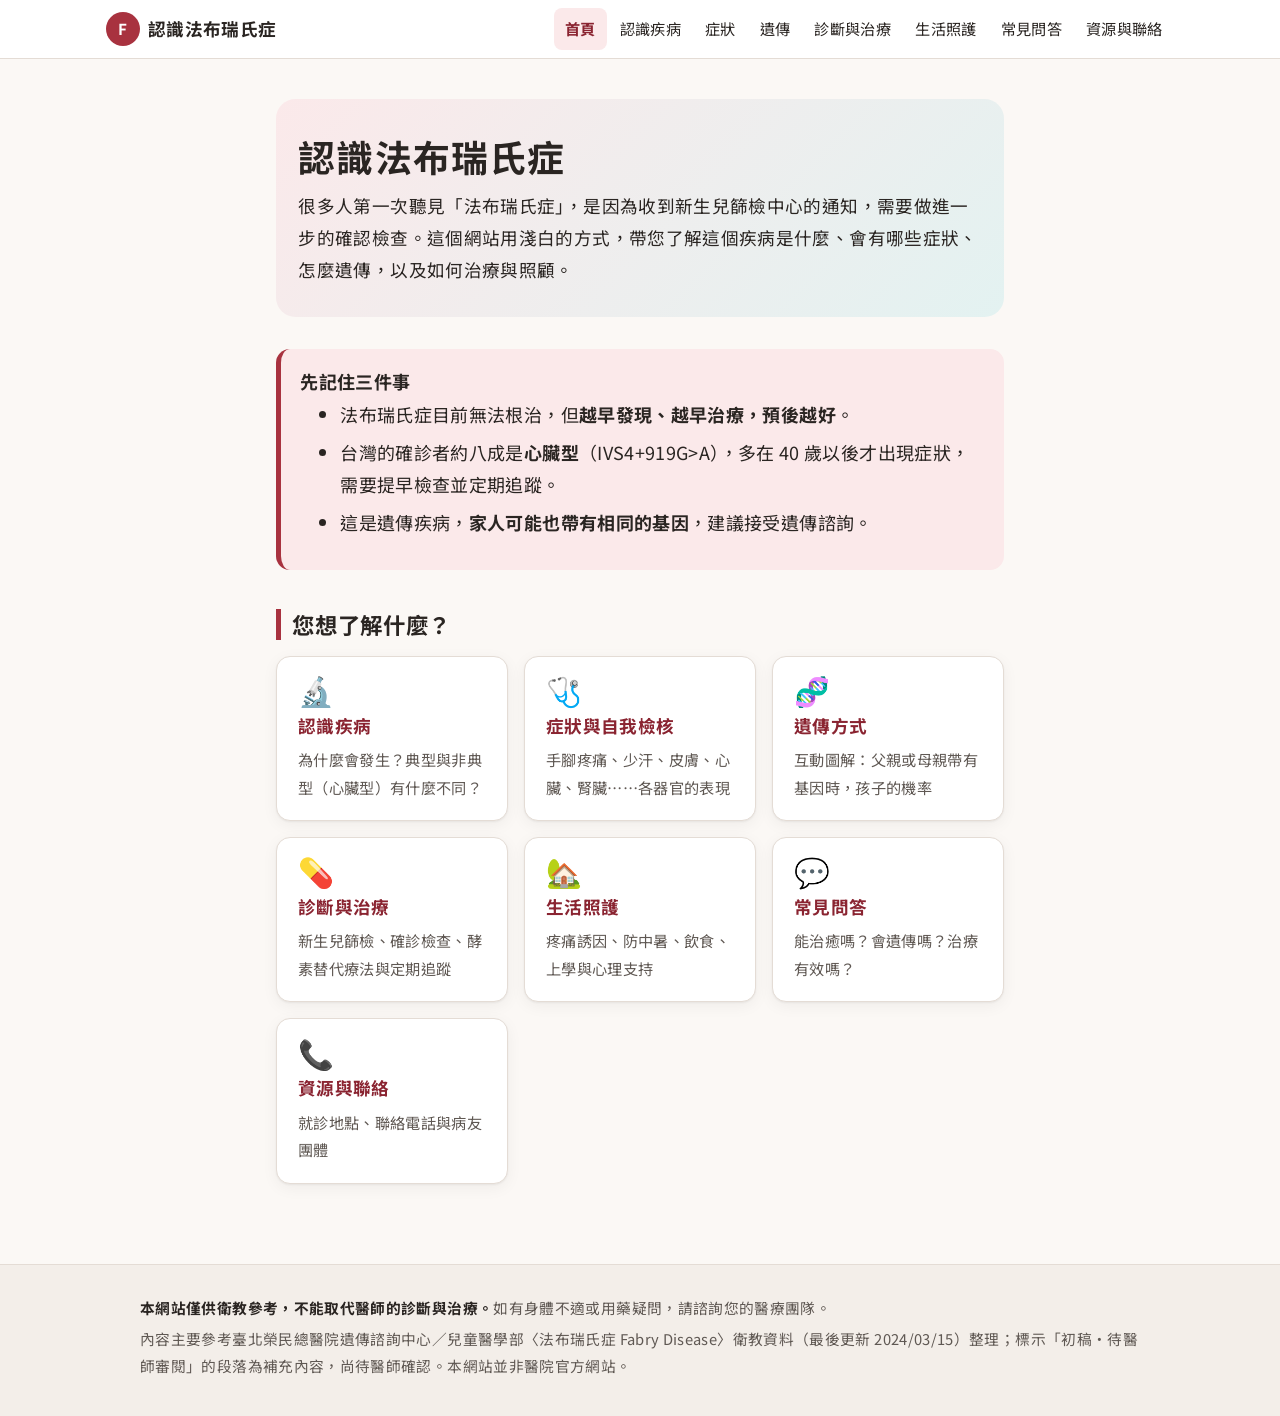
==== index.html @ 74040f09 "Add Fabry disease patient education website Static HTML/CSS/JS site for patients and families, based" ====
<!doctype html>
<html lang="zh-Hant-TW">
<head>
<meta charset="utf-8">
<meta name="viewport" content="width=device-width, initial-scale=1">
<title>認識法布瑞氏症</title>
<meta name="description" content="以淺白方式介紹法布瑞氏症：成因、症狀、遺傳方式、診斷治療與生活照護，給病人與家屬的衛教網站。">
<link rel="preconnect" href="https://fonts.googleapis.com">
<link rel="preconnect" href="https://fonts.gstatic.com" crossorigin>
<link rel="stylesheet" href="https://fonts.googleapis.com/css2?family=Noto+Sans+TC:wght@400;500;700&display=swap">
<link rel="stylesheet" href="assets/css/style.css">
<link rel="icon" href="assets/img/favicon.svg" type="image/svg+xml">
<script src="assets/js/main.js" defer></script>
</head>
<body>
<a class="skip-link" href="#main">跳至主要內容</a>
<header class="site-header">
  <div class="header-inner">
    <a class="brand" href="index.html"><span class="brand-mark" aria-hidden="true">F</span>認識法布瑞氏症</a>
    <button class="nav-toggle" type="button" aria-expanded="false" aria-controls="site-nav">☰ 選單</button>
    <nav id="site-nav" class="site-nav" aria-label="主選單">
      <ul>
        <li><a href="index.html" aria-current="page">首頁</a></li>
        <li><a href="about.html">認識疾病</a></li>
        <li><a href="symptoms.html">症狀</a></li>
        <li><a href="genetics.html">遺傳</a></li>
        <li><a href="diagnosis-treatment.html">診斷與治療</a></li>
        <li><a href="daily-life.html">生活照護</a></li>
        <li><a href="faq.html">常見問答</a></li>
        <li><a href="resources.html">資源與聯絡</a></li>
      </ul>
    </nav>
  </div>
</header>
<main id="main">
<section class="hero">
  <h1>認識法布瑞氏症</h1>
  <p>很多人第一次聽見「法布瑞氏症」，是因為收到新生兒篩檢中心的通知，需要做進一步的確認檢查。這個網站用淺白的方式，帶您了解這個疾病是什麼、會有哪些症狀、怎麼遺傳，以及如何治療與照顧。</p>
</section>

<div class="callout info">
  <strong>先記住三件事</strong>
  <ul>
    <li>法布瑞氏症目前無法根治，但<strong>越早發現、越早治療，預後越好</strong>。</li>
    <li>台灣的確診者約八成是<strong>心臟型</strong>（IVS4+919G&gt;A），多在 40 歲以後才出現症狀，需要提早檢查並定期追蹤。</li>
    <li>這是遺傳疾病，<strong>家人可能也帶有相同的基因</strong>，建議接受遺傳諮詢。</li>
  </ul>
</div>

<h2>您想了解什麼？</h2>
<ul class="card-grid">
  <li><a class="card nav-card" href="about.html"><span class="icon" aria-hidden="true">🔬</span><strong>認識疾病</strong><span class="desc">為什麼會發生？典型與非典型（心臟型）有什麼不同？</span></a></li>
  <li><a class="card nav-card" href="symptoms.html"><span class="icon" aria-hidden="true">🩺</span><strong>症狀與自我檢核</strong><span class="desc">手腳疼痛、少汗、皮膚、心臟、腎臟……各器官的表現</span></a></li>
  <li><a class="card nav-card" href="genetics.html"><span class="icon" aria-hidden="true">🧬</span><strong>遺傳方式</strong><span class="desc">互動圖解：父親或母親帶有基因時，孩子的機率</span></a></li>
  <li><a class="card nav-card" href="diagnosis-treatment.html"><span class="icon" aria-hidden="true">💊</span><strong>診斷與治療</strong><span class="desc">新生兒篩檢、確診檢查、酵素替代療法與定期追蹤</span></a></li>
  <li><a class="card nav-card" href="daily-life.html"><span class="icon" aria-hidden="true">🏡</span><strong>生活照護</strong><span class="desc">疼痛誘因、防中暑、飲食、上學與心理支持</span></a></li>
  <li><a class="card nav-card" href="faq.html"><span class="icon" aria-hidden="true">💬</span><strong>常見問答</strong><span class="desc">能治癒嗎？會遺傳嗎？治療有效嗎？</span></a></li>
  <li><a class="card nav-card" href="resources.html"><span class="icon" aria-hidden="true">📞</span><strong>資源與聯絡</strong><span class="desc">就診地點、聯絡電話與病友團體</span></a></li>
</ul>

</main>
<footer class="site-footer">
  <div class="footer-inner">
    <p><strong>本網站僅供衛教參考，不能取代醫師的診斷與治療。</strong>如有身體不適或用藥疑問，請諮詢您的醫療團隊。</p>
    <p>內容主要參考臺北榮民總醫院遺傳諮詢中心／兒童醫學部〈法布瑞氏症 Fabry Disease〉衛教資料（最後更新 2024/03/15）整理；標示「初稿・待醫師審閱」的段落為補充內容，尚待醫師確認。本網站並非醫院官方網站。</p>
  </div>
</footer>
</body>
</html>
---- assets/css/style.css ----
/* =========================================================
   法布瑞氏症衛教網站 — 共用樣式
   ========================================================= */

:root {
  --bg: #fbf8f5;
  --surface: #ffffff;
  --surface-2: #f3eee9;
  --text: #2a2522;
  --text-muted: #5f5853;
  --border: #e4dcd5;
  --primary: #a8323f;        /* 北榮衛教手冊的紅色系 */
  --primary-strong: #8a2431;
  --primary-soft: #fbe9ea;
  --accent: #0f6e6e;
  --accent-soft: #e3f2f1;
  --warn-bg: #fff6e0;
  --warn-border: #e0b44a;
  --draft-bg: #eef2ff;
  --draft-text: #3b3f8f;
  --shadow: 0 1px 2px rgb(0 0 0 / .05), 0 4px 16px rgb(0 0 0 / .05);
  --radius: 14px;
  --max: 760px;
  --font: "Noto Sans TC", "PingFang TC", "Microsoft JhengHei", system-ui, sans-serif;
  color-scheme: light;
}

@media (prefers-color-scheme: dark) {
  :root:not([data-theme="light"]) {
    --bg: #1b1817;
    --surface: #242120;
    --surface-2: #2d2928;
    --text: #efe9e5;
    --text-muted: #b8afa9;
    --border: #3d3734;
    --primary: #f08a95;
    --primary-strong: #f6a8b0;
    --primary-soft: #3a2427;
    --accent: #6fcfc6;
    --accent-soft: #1d3332;
    --warn-bg: #352c16;
    --warn-border: #a2832e;
    --draft-bg: #262a45;
    --draft-text: #b8bdf5;
    --shadow: 0 1px 2px rgb(0 0 0 / .3), 0 4px 16px rgb(0 0 0 / .25);
    color-scheme: dark;
  }
}

*, *::before, *::after { box-sizing: border-box; }

html { -webkit-text-size-adjust: 100%; scroll-padding-top: 80px; }

body {
  margin: 0;
  background: var(--bg);
  color: var(--text);
  font-family: var(--font);
  font-size: 18px;
  line-height: 1.8;
  letter-spacing: .02em;
}

img, svg { max-width: 100%; height: auto; }

a { color: var(--primary); text-underline-offset: 3px; }
a:hover { color: var(--primary-strong); }

:focus-visible { outline: 3px solid var(--accent); outline-offset: 2px; border-radius: 4px; }

h1, h2, h3 { line-height: 1.4; letter-spacing: .03em; }
h1 { font-size: clamp(1.7rem, 5vw, 2.3rem); margin: 0 0 .5rem; }
h2 { font-size: 1.4rem; margin: 2.4rem 0 .8rem; padding-left: .7rem; border-left: 5px solid var(--primary); }
h3 { font-size: 1.15rem; margin: 1.6rem 0 .5rem; color: var(--primary-strong); }

p, ul, ol { margin: 0 0 1rem; }
li { margin-bottom: .35rem; }

.skip-link {
  position: absolute; left: -9999px; top: 0;
  background: var(--primary); color: #fff; padding: .6rem 1rem; z-index: 100;
}
.skip-link:focus { left: 1rem; top: 1rem; color: #fff; }

/* ---------- Header / nav ---------- */
.site-header {
  position: sticky; top: 0; z-index: 50;
  background: var(--surface);
  border-bottom: 1px solid var(--border);
}
.header-inner {
  max-width: 1100px; margin: 0 auto; padding: .5rem 16px;
  display: flex; align-items: center; justify-content: space-between; gap: 1rem;
}
.brand {
  display: flex; align-items: center; gap: .5rem;
  font-weight: 700; font-size: 1.1rem; color: var(--text); text-decoration: none;
}
.brand-mark {
  width: 34px; height: 34px; border-radius: 50%;
  background: var(--primary); color: #fff;
  display: grid; place-items: center; font-size: .95rem;
}
.nav-toggle {
  display: none;
  min-height: 44px; padding: 0 .9rem;
  border: 1px solid var(--border); border-radius: 10px;
  background: var(--surface); color: var(--text); font: inherit; font-size: 1rem;
}
.site-nav ul { list-style: none; margin: 0; padding: 0; display: flex; flex-wrap: wrap; gap: .1rem; }
.site-nav li { margin: 0; }
.site-nav a {
  display: block; padding: .45rem .7rem; border-radius: 8px;
  color: var(--text); text-decoration: none; font-size: .95rem;
}
.site-nav a:hover { background: var(--surface-2); }
.site-nav a[aria-current="page"] { background: var(--primary-soft); color: var(--primary-strong); font-weight: 700; }

@media (max-width: 960px) {
  .nav-toggle { display: inline-flex; align-items: center; gap: .4rem; }
  .site-nav { display: none; width: 100%; }
  .site-nav.is-open { display: block; }
  .header-inner { flex-wrap: wrap; }
  .site-nav ul { flex-direction: column; padding-bottom: .6rem; }
  .site-nav a { padding: .7rem .8rem; font-size: 1.05rem; }
}

/* ---------- Layout ---------- */
main { max-width: var(--max); margin: 0 auto; padding: 1.5rem 16px 3rem; }
main.wide { max-width: 1000px; }

.page-intro { margin: 1rem 0 1.5rem; }
.page-intro .lead { font-size: 1.1rem; color: var(--text-muted); }

.key-points {
  background: var(--accent-soft); border-radius: var(--radius);
  padding: 1rem 1.2rem; margin: 1rem 0 2rem;
}
.key-points strong.label { display: block; color: var(--accent); margin-bottom: .3rem; }
.key-points ul { margin: 0; padding-left: 1.2rem; }

.card {
  background: var(--surface); border: 1px solid var(--border);
  border-radius: var(--radius); padding: 1.2rem 1.3rem; box-shadow: var(--shadow);
}

.callout {
  border-radius: var(--radius); padding: 1rem 1.2rem; margin: 1.2rem 0;
  background: var(--warn-bg); border-left: 5px solid var(--warn-border);
}
.callout.info { background: var(--primary-soft); border-left-color: var(--primary); }

/* ---------- Source / review labels ---------- */
section[data-source] { position: relative; }
.source-tag {
  display: inline-block; font-size: .78rem; line-height: 1.4;
  padding: .15rem .55rem; border-radius: 999px; margin: 0 0 .4rem;
  background: var(--surface-2); color: var(--text-muted); font-weight: 500;
}
section.needs-review {
  background: var(--draft-bg); border-radius: var(--radius);
  padding: .2rem 1.1rem 1rem; margin: 1.5rem 0;
}
section.needs-review > .source-tag { background: var(--draft-text); color: var(--draft-bg); margin-top: .9rem; }
section.needs-review h2 { margin-top: .6rem; }

/* ---------- Home ---------- */
.hero {
  background: linear-gradient(135deg, var(--primary-soft), var(--accent-soft));
  border-radius: calc(var(--radius) * 1.4);
  padding: 2rem 1.4rem; margin: 1rem 0 2rem;
}
.hero p { font-size: 1.1rem; margin-bottom: 0; }

.card-grid {
  display: grid; gap: 1rem;
  grid-template-columns: repeat(auto-fill, minmax(220px, 1fr));
  list-style: none; padding: 0; margin: 1rem 0 2rem;
}
.card-grid li { margin: 0; }
.nav-card {
  display: flex; flex-direction: column; gap: .3rem; height: 100%;
  text-decoration: none; color: var(--text);
  transition: transform .15s ease, border-color .15s ease;
}
.nav-card:hover { transform: translateY(-2px); border-color: var(--primary); color: var(--text); }
.nav-card .icon { font-size: 1.8rem; line-height: 1; }
.nav-card strong { font-size: 1.1rem; color: var(--primary-strong); }
.nav-card span.desc { color: var(--text-muted); font-size: .95rem; }

/* ---------- Tables ---------- */
.table-wrap { overflow-x: auto; margin: 1rem 0 1.5rem; border-radius: var(--radius); border: 1px solid var(--border); }
table { border-collapse: collapse; width: 100%; background: var(--surface); font-size: 1rem; }
th, td { padding: .7rem .9rem; text-align: left; vertical-align: top; border-bottom: 1px solid var(--border); }
thead th { background: var(--primary); color: #fff; }
tbody th { background: var(--surface-2); white-space: nowrap; }
tr:last-child th, tr:last-child td { border-bottom: 0; }

/* ---------- Mechanism flow (redrawn from VGHTPE chart) ---------- */
.flow {
  display: flex; flex-direction: column; align-items: center; gap: .25rem;
  list-style: none; padding: 0; margin: 1rem auto; max-width: 520px;
}
.flow li {
  margin: 0; width: 100%; background: var(--surface); border: 2px solid var(--primary);
  border-radius: 12px; padding: .5rem .8rem; font-weight: 500; text-align: center;
}
.flow li:last-child { background: var(--primary-soft); }
.flow li.flow-arrow { width: auto; border: 0; background: none; padding: 0; color: var(--primary); font-size: 1.3rem; line-height: 1.2; }

.organ-list {
  display: grid; gap: .6rem; list-style: none; padding: 0; margin: 1rem 0 1.5rem;
  grid-template-columns: repeat(auto-fill, minmax(260px, 1fr));
}
.organ-list li {
  margin: 0; display: grid; grid-template-columns: 2.4rem 1fr; gap: .2rem .6rem; align-items: start;
  background: var(--surface); border: 1px solid var(--border); border-radius: 12px; padding: .7rem .9rem;
}
.organ-list .o-icon { font-size: 1.5rem; line-height: 1.6; grid-row: span 2; }
.organ-list strong { color: var(--primary-strong); }
.organ-list span.o-desc { color: var(--text-muted); font-size: .97rem; }

/* ---------- Checklist ---------- */
.checklist fieldset { border: 0; padding: 0; margin: 0 0 1rem; }
.checklist legend { font-weight: 700; margin-bottom: .5rem; font-size: 1.05rem; }
.check-item {
  display: flex; gap: .7rem; align-items: flex-start;
  padding: .6rem .8rem; border-radius: 10px; cursor: pointer; min-height: 44px;
}
.check-item:hover { background: var(--surface-2); }
.check-item input { width: 1.3rem; height: 1.3rem; margin-top: .3rem; flex: 0 0 auto; accent-color: var(--primary); }
.check-actions { display: flex; flex-wrap: wrap; gap: .6rem; margin-top: .5rem; }

.btn {
  display: inline-flex; align-items: center; justify-content: center; gap: .4rem;
  min-height: 44px; padding: .4rem 1.2rem; border-radius: 999px;
  border: 2px solid var(--primary); background: var(--primary); color: #fff;
  font: inherit; font-size: 1rem; font-weight: 500; cursor: pointer; text-decoration: none;
}
.btn:hover { background: var(--primary-strong); border-color: var(--primary-strong); color: #fff; }
.btn.secondary { background: transparent; color: var(--primary); }
.btn.secondary:hover { background: var(--primary-soft); color: var(--primary-strong); }
.btn[aria-pressed="true"] { background: var(--primary); color: #fff; }

@media (prefers-color-scheme: dark) {
  :root:not([data-theme="light"]) .btn:not(.secondary),
  :root:not([data-theme="light"]) .btn[aria-pressed="true"],
  :root:not([data-theme="light"]) thead th { color: #1b1817; }
}

.result {
  margin-top: 1.2rem; padding: 1rem 1.2rem; border-radius: var(--radius);
  border-left: 5px solid var(--accent); background: var(--accent-soft);
}
.result[hidden] { display: none; }
.result.level-2 { border-left-color: var(--warn-border); background: var(--warn-bg); }
.result.level-3 { border-left-color: var(--primary); background: var(--primary-soft); }
.result h3 { margin-top: 0; }
.result .disclaimer { font-size: .9rem; color: var(--text-muted); margin: .6rem 0 0; }

/* ---------- Genetics ---------- */
.choice-group { display: flex; flex-wrap: wrap; gap: .6rem; margin: .8rem 0 1.2rem; }
.punnett {
  display: grid; gap: .8rem; grid-template-columns: repeat(2, 1fr); margin: 1rem 0;
}
@media (min-width: 640px) { .punnett { grid-template-columns: repeat(4, 1fr); } }
.child {
  background: var(--surface); border: 2px solid var(--border); border-radius: var(--radius);
  padding: .8rem .6rem; text-align: center; font-size: .95rem;
}
.child .figure { font-size: 2.2rem; line-height: 1.2; }
.child .chromo { font-family: ui-monospace, Menlo, monospace; font-size: 1.1rem; font-weight: 700; letter-spacing: .1em; }
.child .chromo .mut { color: var(--primary); text-decoration: underline wavy; text-underline-offset: 4px; }
.child.affected { border-color: var(--primary); background: var(--primary-soft); }
.child.carrier { border-color: var(--warn-border); background: var(--warn-bg); }
.child .status { font-weight: 700; display: block; margin-top: .2rem; }
.parents { display: flex; flex-wrap: wrap; gap: .8rem; justify-content: center; margin: .6rem 0; }
.parents .child { flex: 0 1 180px; }
.legend { display: flex; flex-wrap: wrap; gap: 1rem; font-size: .92rem; color: var(--text-muted); }
.legend span::before { content: ""; display: inline-block; width: .9rem; height: .9rem; border-radius: 3px; margin-right: .35rem; vertical-align: -.1rem; border: 2px solid var(--border); }
.legend .l-affected::before { border-color: var(--primary); background: var(--primary-soft); }
.legend .l-carrier::before { border-color: var(--warn-border); background: var(--warn-bg); }
.summary-text { font-size: 1.05rem; font-weight: 500; }

/* ---------- FAQ ---------- */
.faq-tools { display: flex; justify-content: flex-end; margin-bottom: .6rem; }
details.faq {
  background: var(--surface); border: 1px solid var(--border); border-radius: 12px;
  margin-bottom: .7rem; overflow: hidden;
}
details.faq summary {
  cursor: pointer; padding: .9rem 2.6rem .9rem 1.1rem; font-weight: 700; position: relative; list-style: none; min-height: 44px;
}
details.faq summary::-webkit-details-marker { display: none; }
details.faq summary::after {
  content: "+"; position: absolute; right: 1rem; top: 50%; transform: translateY(-50%);
  font-size: 1.4rem; color: var(--primary); font-weight: 400;
}
details.faq[open] summary::after { content: "−"; }
details.faq[open] summary { border-bottom: 1px solid var(--border); background: var(--surface-2); }
details.faq .answer { padding: .9rem 1.1rem .3rem; }

/* ---------- Contact / resources ---------- */
.contact-list { list-style: none; padding: 0; display: grid; gap: .8rem; }
.contact-list li { margin: 0; }
.contact-list .card h3 { margin-top: 0; }
.tel { font-weight: 700; white-space: nowrap; }

/* ---------- Page nav (prev/next) ---------- */
.page-nav { display: flex; justify-content: space-between; gap: 1rem; margin-top: 3rem; flex-wrap: wrap; }
.page-nav a { flex: 1 1 200px; }
.page-nav .next { text-align: right; }
.page-nav small { display: block; color: var(--text-muted); }

/* ---------- Footer ---------- */
.site-footer {
  background: var(--surface-2); border-top: 1px solid var(--border);
  padding: 1.6rem 16px 2rem; font-size: .92rem; color: var(--text-muted);
}
.footer-inner { max-width: 1000px; margin: 0 auto; }
.site-footer p { margin: .3rem 0; }
.site-footer strong { color: var(--text); }

/* ---------- Print ---------- */
@media print {
  body { font-size: 12pt; background: #fff; color: #000; }
  .site-header, .skip-link, .nav-toggle, .page-nav, .check-actions, .faq-tools, .choice-group { display: none !important; }
  details.faq { break-inside: avoid; }
  details.faq > .answer { display: block; }
  section.needs-review { background: none; border: 1px dashed #999; }
  a { color: #000; }
  main { max-width: none; padding: 0; }
}

@media (prefers-reduced-motion: reduce) {
  * { transition: none !important; }
}
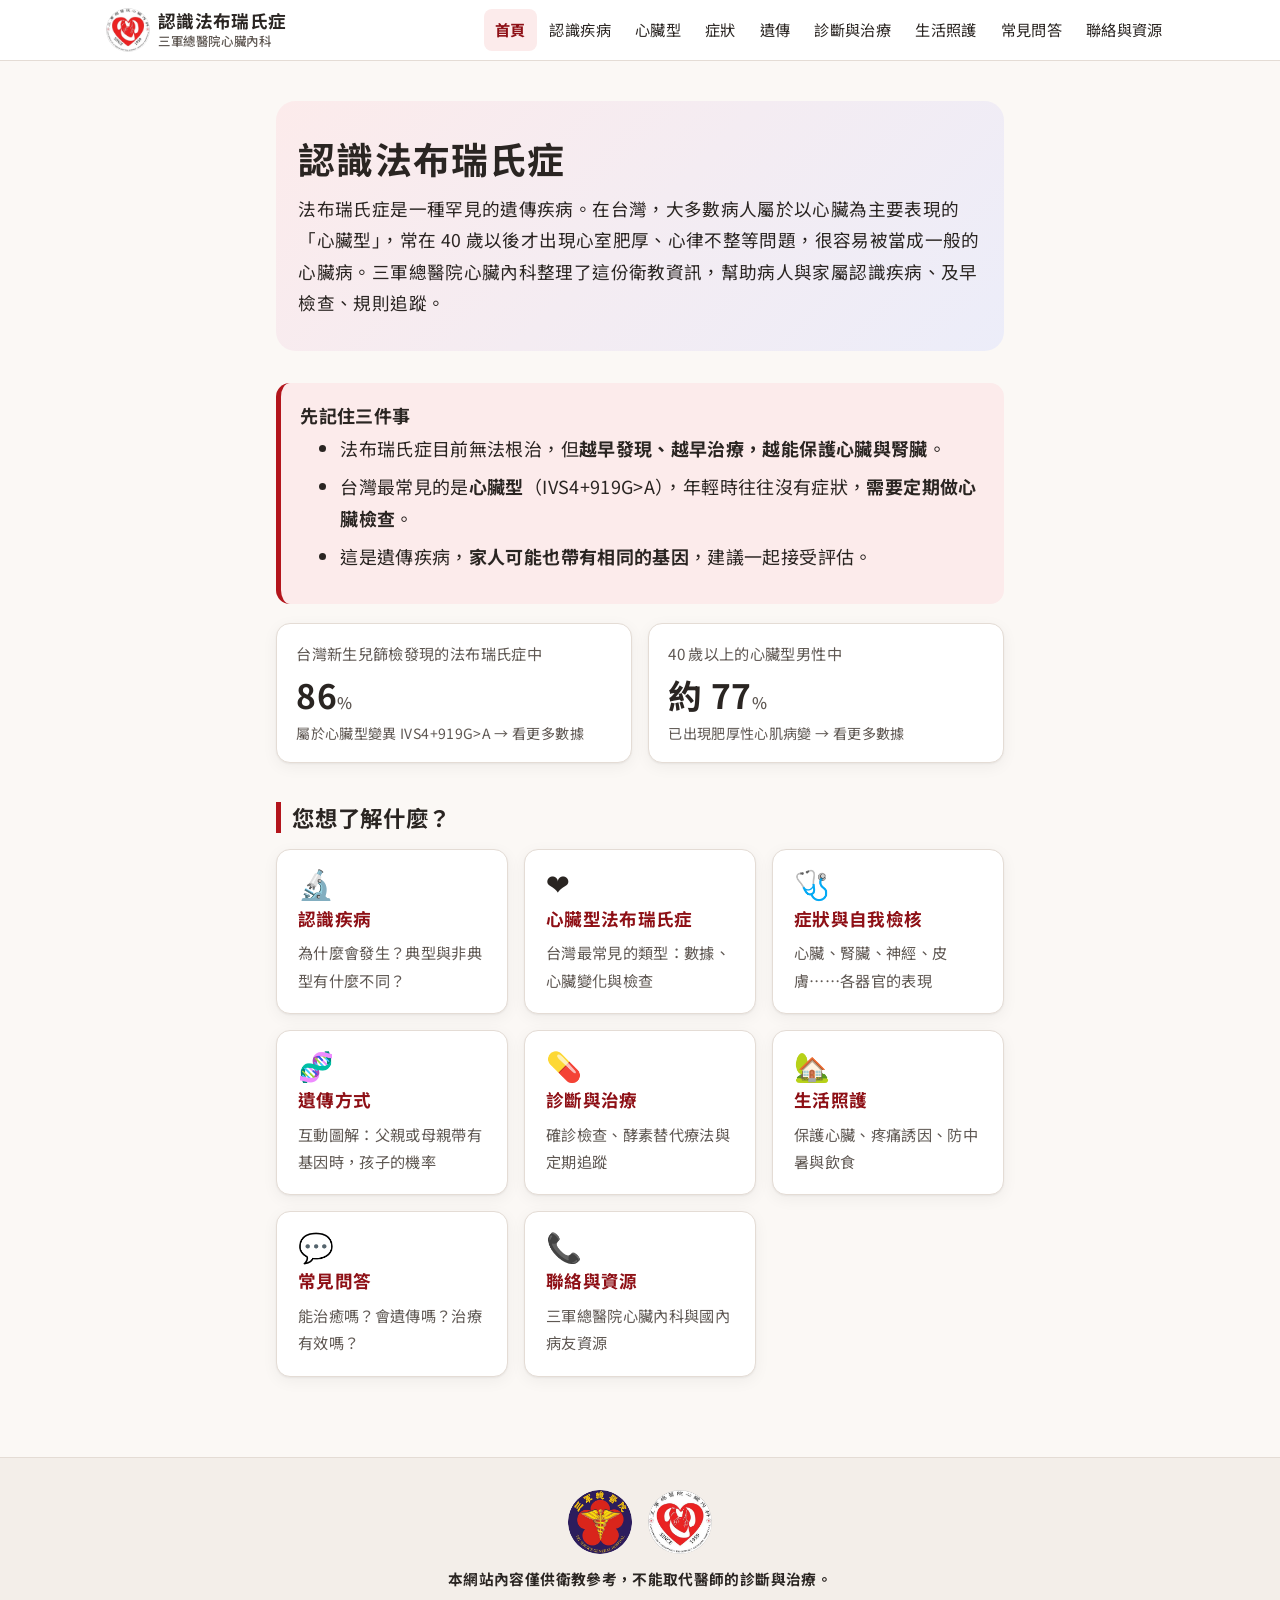
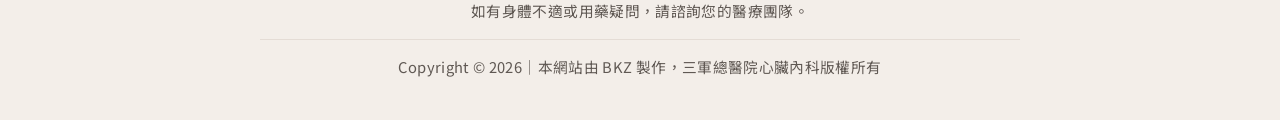
==== commit 75485374: "Rebrand site for TSGH Division of Cardiology and add cardiac Fabry page - Add cardiac.html: IVS4+919" ====
--- a/index.html
+++ b/index.html
@@ -3,31 +3,35 @@
 <head>
 <meta charset="utf-8">
 <meta name="viewport" content="width=device-width, initial-scale=1">
-<title>認識法布瑞氏症</title>
-<meta name="description" content="以淺白方式介紹法布瑞氏症：成因、症狀、遺傳方式、診斷治療與生活照護，給病人與家屬的衛教網站。">
+<title>認識法布瑞氏症｜三軍總醫院心臟內科</title>
+<meta name="description" content="三軍總醫院心臟內科法布瑞氏症衛教網站：認識疾病、心臟型法布瑞氏症、症狀、遺傳、診斷治療與生活照護。">
 <link rel="preconnect" href="https://fonts.googleapis.com">
 <link rel="preconnect" href="https://fonts.gstatic.com" crossorigin>
 <link rel="stylesheet" href="https://fonts.googleapis.com/css2?family=Noto+Sans+TC:wght@400;500;700&display=swap">
 <link rel="stylesheet" href="assets/css/style.css">
-<link rel="icon" href="assets/img/favicon.svg" type="image/svg+xml">
+<link rel="icon" href="assets/img/favicon.png" type="image/png">
 <script src="assets/js/main.js" defer></script>
 </head>
 <body>
 <a class="skip-link" href="#main">跳至主要內容</a>
 <header class="site-header">
   <div class="header-inner">
-    <a class="brand" href="index.html"><span class="brand-mark" aria-hidden="true">F</span>認識法布瑞氏症</a>
+    <a class="brand" href="index.html">
+      <img src="assets/img/logo-cardiology.png" alt="三軍總醫院心臟內科標誌" width="44" height="44">
+      <span class="brand-text">認識法布瑞氏症<small>三軍總醫院心臟內科</small></span>
+    </a>
     <button class="nav-toggle" type="button" aria-expanded="false" aria-controls="site-nav">☰ 選單</button>
     <nav id="site-nav" class="site-nav" aria-label="主選單">
       <ul>
         <li><a href="index.html" aria-current="page">首頁</a></li>
         <li><a href="about.html">認識疾病</a></li>
+        <li><a href="cardiac.html">心臟型</a></li>
         <li><a href="symptoms.html">症狀</a></li>
         <li><a href="genetics.html">遺傳</a></li>
         <li><a href="diagnosis-treatment.html">診斷與治療</a></li>
         <li><a href="daily-life.html">生活照護</a></li>
         <li><a href="faq.html">常見問答</a></li>
-        <li><a href="resources.html">資源與聯絡</a></li>
+        <li><a href="resources.html">聯絡與資源</a></li>
       </ul>
     </nav>
   </div>
@@ -35,34 +39,53 @@
 <main id="main">
 <section class="hero">
   <h1>認識法布瑞氏症</h1>
-  <p>很多人第一次聽見「法布瑞氏症」，是因為收到新生兒篩檢中心的通知，需要做進一步的確認檢查。這個網站用淺白的方式，帶您了解這個疾病是什麼、會有哪些症狀、怎麼遺傳，以及如何治療與照顧。</p>
+  <p>法布瑞氏症是一種罕見的遺傳疾病。在台灣，大多數病人屬於以心臟為主要表現的「心臟型」，常在 40 歲以後才出現心室肥厚、心律不整等問題，很容易被當成一般的心臟病。三軍總醫院心臟內科整理了這份衛教資訊，幫助病人與家屬認識疾病、及早檢查、規則追蹤。</p>
 </section>
 
 <div class="callout info">
   <strong>先記住三件事</strong>
   <ul>
-    <li>法布瑞氏症目前無法根治，但<strong>越早發現、越早治療，預後越好</strong>。</li>
-    <li>台灣的確診者約八成是<strong>心臟型</strong>（IVS4+919G&gt;A），多在 40 歲以後才出現症狀，需要提早檢查並定期追蹤。</li>
-    <li>這是遺傳疾病，<strong>家人可能也帶有相同的基因</strong>，建議接受遺傳諮詢。</li>
+    <li>法布瑞氏症目前無法根治，但<strong>越早發現、越早治療，越能保護心臟與腎臟</strong>。</li>
+    <li>台灣最常見的是<strong>心臟型</strong>（IVS4+919G&gt;A），年輕時往往沒有症狀，<strong>需要定期做心臟檢查</strong>。</li>
+    <li>這是遺傳疾病，<strong>家人可能也帶有相同的基因</strong>，建議一起接受評估。</li>
   </ul>
+</div>
+
+<div class="stat-grid">
+  <a class="stat nav-card" href="cardiac.html" style="text-decoration:none">
+    <span class="stat-label">台灣新生兒篩檢發現的法布瑞氏症中</span>
+    <span class="stat-value">86<small>%</small></span>
+    <span class="stat-note">屬於心臟型變異 IVS4+919G&gt;A → 看更多數據</span>
+  </a>
+  <a class="stat nav-card" href="cardiac.html" style="text-decoration:none">
+    <span class="stat-label">40 歲以上的心臟型男性中</span>
+    <span class="stat-value">約 77<small>%</small></span>
+    <span class="stat-note">已出現肥厚性心肌病變 → 看更多數據</span>
+  </a>
 </div>
 
 <h2>您想了解什麼？</h2>
 <ul class="card-grid">
-  <li><a class="card nav-card" href="about.html"><span class="icon" aria-hidden="true">🔬</span><strong>認識疾病</strong><span class="desc">為什麼會發生？典型與非典型（心臟型）有什麼不同？</span></a></li>
-  <li><a class="card nav-card" href="symptoms.html"><span class="icon" aria-hidden="true">🩺</span><strong>症狀與自我檢核</strong><span class="desc">手腳疼痛、少汗、皮膚、心臟、腎臟……各器官的表現</span></a></li>
+  <li><a class="card nav-card" href="about.html"><span class="icon" aria-hidden="true">🔬</span><strong>認識疾病</strong><span class="desc">為什麼會發生？典型與非典型有什麼不同？</span></a></li>
+  <li><a class="card nav-card" href="cardiac.html"><span class="icon" aria-hidden="true">❤️</span><strong>心臟型法布瑞氏症</strong><span class="desc">台灣最常見的類型：數據、心臟變化與檢查</span></a></li>
+  <li><a class="card nav-card" href="symptoms.html"><span class="icon" aria-hidden="true">🩺</span><strong>症狀與自我檢核</strong><span class="desc">心臟、腎臟、神經、皮膚……各器官的表現</span></a></li>
   <li><a class="card nav-card" href="genetics.html"><span class="icon" aria-hidden="true">🧬</span><strong>遺傳方式</strong><span class="desc">互動圖解：父親或母親帶有基因時，孩子的機率</span></a></li>
-  <li><a class="card nav-card" href="diagnosis-treatment.html"><span class="icon" aria-hidden="true">💊</span><strong>診斷與治療</strong><span class="desc">新生兒篩檢、確診檢查、酵素替代療法與定期追蹤</span></a></li>
-  <li><a class="card nav-card" href="daily-life.html"><span class="icon" aria-hidden="true">🏡</span><strong>生活照護</strong><span class="desc">疼痛誘因、防中暑、飲食、上學與心理支持</span></a></li>
+  <li><a class="card nav-card" href="diagnosis-treatment.html"><span class="icon" aria-hidden="true">💊</span><strong>診斷與治療</strong><span class="desc">確診檢查、酵素替代療法與定期追蹤</span></a></li>
+  <li><a class="card nav-card" href="daily-life.html"><span class="icon" aria-hidden="true">🏡</span><strong>生活照護</strong><span class="desc">保護心臟、疼痛誘因、防中暑與飲食</span></a></li>
   <li><a class="card nav-card" href="faq.html"><span class="icon" aria-hidden="true">💬</span><strong>常見問答</strong><span class="desc">能治癒嗎？會遺傳嗎？治療有效嗎？</span></a></li>
-  <li><a class="card nav-card" href="resources.html"><span class="icon" aria-hidden="true">📞</span><strong>資源與聯絡</strong><span class="desc">就診地點、聯絡電話與病友團體</span></a></li>
+  <li><a class="card nav-card" href="resources.html"><span class="icon" aria-hidden="true">📞</span><strong>聯絡與資源</strong><span class="desc">三軍總醫院心臟內科與國內病友資源</span></a></li>
 </ul>
 
 </main>
 <footer class="site-footer">
   <div class="footer-inner">
-    <p><strong>本網站僅供衛教參考，不能取代醫師的診斷與治療。</strong>如有身體不適或用藥疑問，請諮詢您的醫療團隊。</p>
-    <p>內容主要參考臺北榮民總醫院遺傳諮詢中心／兒童醫學部〈法布瑞氏症 Fabry Disease〉衛教資料（最後更新 2024/03/15）整理；標示「初稿・待醫師審閱」的段落為補充內容，尚待醫師確認。本網站並非醫院官方網站。</p>
+    <div class="footer-logos">
+      <img src="assets/img/logo-tsgh.png" alt="三軍總醫院標誌" width="64" height="64" loading="lazy">
+      <img src="assets/img/logo-cardiology.png" alt="三軍總醫院心臟內科標誌" width="64" height="64" loading="lazy">
+    </div>
+    <p><strong>本網站內容僅供衛教參考，不能取代醫師的診斷與治療。</strong></p>
+    <p>如有身體不適或用藥疑問，請諮詢您的醫療團隊。</p>
+    <p class="copyright">Copyright © 2026｜本網站由 BKZ 製作，三軍總醫院心臟內科版權所有</p>
   </div>
 </footer>
 </body>
--- a/assets/css/style.css
+++ b/assets/css/style.css
@@ -9,15 +9,16 @@
   --text: #2a2522;
   --text-muted: #5f5853;
   --border: #e4dcd5;
-  --primary: #a8323f;        /* 北榮衛教手冊的紅色系 */
-  --primary-strong: #8a2431;
-  --primary-soft: #fbe9ea;
-  --accent: #0f6e6e;
-  --accent-soft: #e3f2f1;
+  --primary: #b3151c;        /* 心臟內科標誌紅 */
+  --primary-strong: #8e1016;
+  --primary-soft: #fcebeb;
+  --accent: #2e3192;         /* 三軍總醫院標誌藍 */
+  --accent-soft: #ecedf9;
+  --series-male: #4a4fc0;
+  --series-female: #c0262d;
+  --series-other: #b7aea8;
   --warn-bg: #fff6e0;
   --warn-border: #e0b44a;
-  --draft-bg: #eef2ff;
-  --draft-text: #3b3f8f;
   --shadow: 0 1px 2px rgb(0 0 0 / .05), 0 4px 16px rgb(0 0 0 / .05);
   --radius: 14px;
   --max: 760px;
@@ -33,15 +34,16 @@
     --text: #efe9e5;
     --text-muted: #b8afa9;
     --border: #3d3734;
-    --primary: #f08a95;
-    --primary-strong: #f6a8b0;
-    --primary-soft: #3a2427;
-    --accent: #6fcfc6;
-    --accent-soft: #1d3332;
+    --primary: #f2777c;
+    --primary-strong: #f7a0a3;
+    --primary-soft: #3a2224;
+    --accent: #a9acf5;
+    --accent-soft: #25264a;
+    --series-male: #7c81ea;
+    --series-female: #e5545a;
+    --series-other: #5c5450;
     --warn-bg: #352c16;
     --warn-border: #a2832e;
-    --draft-bg: #262a45;
-    --draft-text: #b8bdf5;
     --shadow: 0 1px 2px rgb(0 0 0 / .3), 0 4px 16px rgb(0 0 0 / .25);
     color-scheme: dark;
   }
@@ -96,11 +98,9 @@
   display: flex; align-items: center; gap: .5rem;
   font-weight: 700; font-size: 1.1rem; color: var(--text); text-decoration: none;
 }
-.brand-mark {
-  width: 34px; height: 34px; border-radius: 50%;
-  background: var(--primary); color: #fff;
-  display: grid; place-items: center; font-size: .95rem;
-}
+.brand img { width: 44px; height: 44px; border-radius: 50%; flex: 0 0 auto; }
+.brand-text { display: flex; flex-direction: column; line-height: 1.3; }
+.brand-text small { font-size: .78rem; font-weight: 500; color: var(--text-muted); letter-spacing: .05em; }
 .nav-toggle {
   display: none;
   min-height: 44px; padding: 0 .9rem;
@@ -116,7 +116,7 @@
 .site-nav a:hover { background: var(--surface-2); }
 .site-nav a[aria-current="page"] { background: var(--primary-soft); color: var(--primary-strong); font-weight: 700; }
 
-@media (max-width: 960px) {
+@media (max-width: 1180px) {
   .nav-toggle { display: inline-flex; align-items: center; gap: .4rem; }
   .site-nav { display: none; width: 100%; }
   .site-nav.is-open { display: block; }
@@ -149,20 +149,6 @@
   background: var(--warn-bg); border-left: 5px solid var(--warn-border);
 }
 .callout.info { background: var(--primary-soft); border-left-color: var(--primary); }
-
-/* ---------- Source / review labels ---------- */
-section[data-source] { position: relative; }
-.source-tag {
-  display: inline-block; font-size: .78rem; line-height: 1.4;
-  padding: .15rem .55rem; border-radius: 999px; margin: 0 0 .4rem;
-  background: var(--surface-2); color: var(--text-muted); font-weight: 500;
-}
-section.needs-review {
-  background: var(--draft-bg); border-radius: var(--radius);
-  padding: .2rem 1.1rem 1rem; margin: 1.5rem 0;
-}
-section.needs-review > .source-tag { background: var(--draft-text); color: var(--draft-bg); margin-top: .9rem; }
-section.needs-review h2 { margin-top: .6rem; }
 
 /* ---------- Home ---------- */
 .hero {
@@ -315,11 +301,67 @@
 /* ---------- Footer ---------- */
 .site-footer {
   background: var(--surface-2); border-top: 1px solid var(--border);
-  padding: 1.6rem 16px 2rem; font-size: .92rem; color: var(--text-muted);
-}
-.footer-inner { max-width: 1000px; margin: 0 auto; }
+  padding: 2rem 16px 2.2rem; font-size: .92rem; color: var(--text-muted); text-align: center;
+}
+.footer-inner { max-width: 760px; margin: 0 auto; }
+.footer-logos { display: flex; justify-content: center; gap: 1rem; margin-bottom: .8rem; }
+.footer-logos img { width: 64px; height: 64px; border-radius: 50%; }
 .site-footer p { margin: .3rem 0; }
+.site-footer .copyright { margin-top: .9rem; padding-top: .9rem; border-top: 1px solid var(--border); }
 .site-footer strong { color: var(--text); }
+
+/* ---------- Data: stat tiles & charts ---------- */
+.stat-grid { display: grid; gap: 1rem; grid-template-columns: repeat(auto-fit, minmax(200px, 1fr)); margin: 1rem 0 1.5rem; }
+.stat { background: var(--surface); border: 1px solid var(--border); border-radius: var(--radius); padding: 1rem 1.2rem; box-shadow: var(--shadow); }
+.stat .stat-label { display: block; color: var(--text-muted); font-size: .95rem; }
+.stat .stat-value { display: block; font-size: 2.1rem; font-weight: 700; line-height: 1.3; color: var(--text); font-variant-numeric: tabular-nums; }
+.stat .stat-value small { font-size: 1rem; font-weight: 500; color: var(--text-muted); }
+.stat .stat-note { display: block; font-size: .88rem; color: var(--text-muted); }
+
+figure.chart { margin: 1.2rem 0 1.8rem; background: var(--surface); border: 1px solid var(--border); border-radius: var(--radius); padding: 1.1rem 1.2rem 1rem; }
+figure.chart .chart-title { font-weight: 700; margin: 0 0 .2rem; }
+figure.chart .chart-sub { color: var(--text-muted); font-size: .92rem; margin: 0 0 1rem; }
+figure.chart figcaption { font-size: .82rem; color: var(--text-muted); margin-top: .8rem; line-height: 1.6; }
+
+.hbars { display: grid; gap: .9rem; }
+.hbar { display: grid; grid-template-columns: 3rem 1fr 4.6rem; align-items: center; gap: .6rem; position: relative; }
+.hbar .hbar-label { font-weight: 500; }
+.hbar .hbar-track { height: 28px; border-bottom: 1px solid var(--border); position: relative; }
+.hbar .hbar-fill { height: 100%; border-radius: 0 4px 4px 0; }
+.hbar .hbar-value { white-space: nowrap; font-weight: 700; font-variant-numeric: tabular-nums; }
+.hbar.male .hbar-fill { background: var(--series-male); }
+.hbar.female .hbar-fill { background: var(--series-female); }
+.axis { display: grid; grid-template-columns: 3rem 1fr 4.6rem; gap: .6rem; font-size: .78rem; color: var(--text-muted); }
+.axis .ticks { display: flex; justify-content: space-between; }
+
+.segbar { display: flex; height: 36px; gap: 2px; margin: .4rem 0 .6rem; }
+.segbar .seg { height: 100%; }
+.segbar .seg:first-child { border-radius: 4px 0 0 4px; }
+.segbar .seg:last-child { border-radius: 0 4px 4px 0; }
+.seg.ivs4 { background: var(--series-female); }
+.seg.other { background: var(--series-other); }
+.chart-legend { display: flex; flex-wrap: wrap; gap: .4rem 1.2rem; font-size: .92rem; color: var(--text); }
+.chart-legend span { display: inline-flex; align-items: center; gap: .4rem; }
+.chart-legend i { width: .8rem; height: .8rem; border-radius: 3px; display: inline-block; }
+
+[data-tip] { cursor: default; }
+.tooltip {
+  position: fixed; z-index: 200; pointer-events: none;
+  background: var(--text); color: var(--bg); font-size: .85rem; line-height: 1.5;
+  padding: .4rem .65rem; border-radius: 8px; max-width: 260px; box-shadow: var(--shadow);
+}
+.tooltip[hidden] { display: none; }
+
+/* ---------- Timeline ---------- */
+.timeline { list-style: none; padding: 0; margin: 1.2rem 0; position: relative; }
+.timeline::before { content: ""; position: absolute; left: 15px; top: 6px; bottom: 6px; width: 3px; background: linear-gradient(var(--accent-soft), var(--primary)); border-radius: 2px; }
+.timeline li { position: relative; padding: 0 0 1.2rem 3rem; margin: 0; }
+.timeline li::before { content: attr(data-step); position: absolute; left: 0; top: 0; width: 34px; height: 34px; border-radius: 50%; background: var(--surface); border: 3px solid var(--primary); display: grid; place-items: center; font-weight: 700; font-size: .9rem; color: var(--primary); }
+.timeline strong { display: block; }
+.timeline span { color: var(--text-muted); font-size: .97rem; }
+
+.sources { font-size: .88rem; color: var(--text-muted); }
+.sources li { margin-bottom: .5rem; }
 
 /* ---------- Print ---------- */
 @media print {
@@ -327,7 +369,6 @@
   .site-header, .skip-link, .nav-toggle, .page-nav, .check-actions, .faq-tools, .choice-group { display: none !important; }
   details.faq { break-inside: avoid; }
   details.faq > .answer { display: block; }
-  section.needs-review { background: none; border: 1px dashed #999; }
   a { color: #000; }
   main { max-width: none; padding: 0; }
 }
